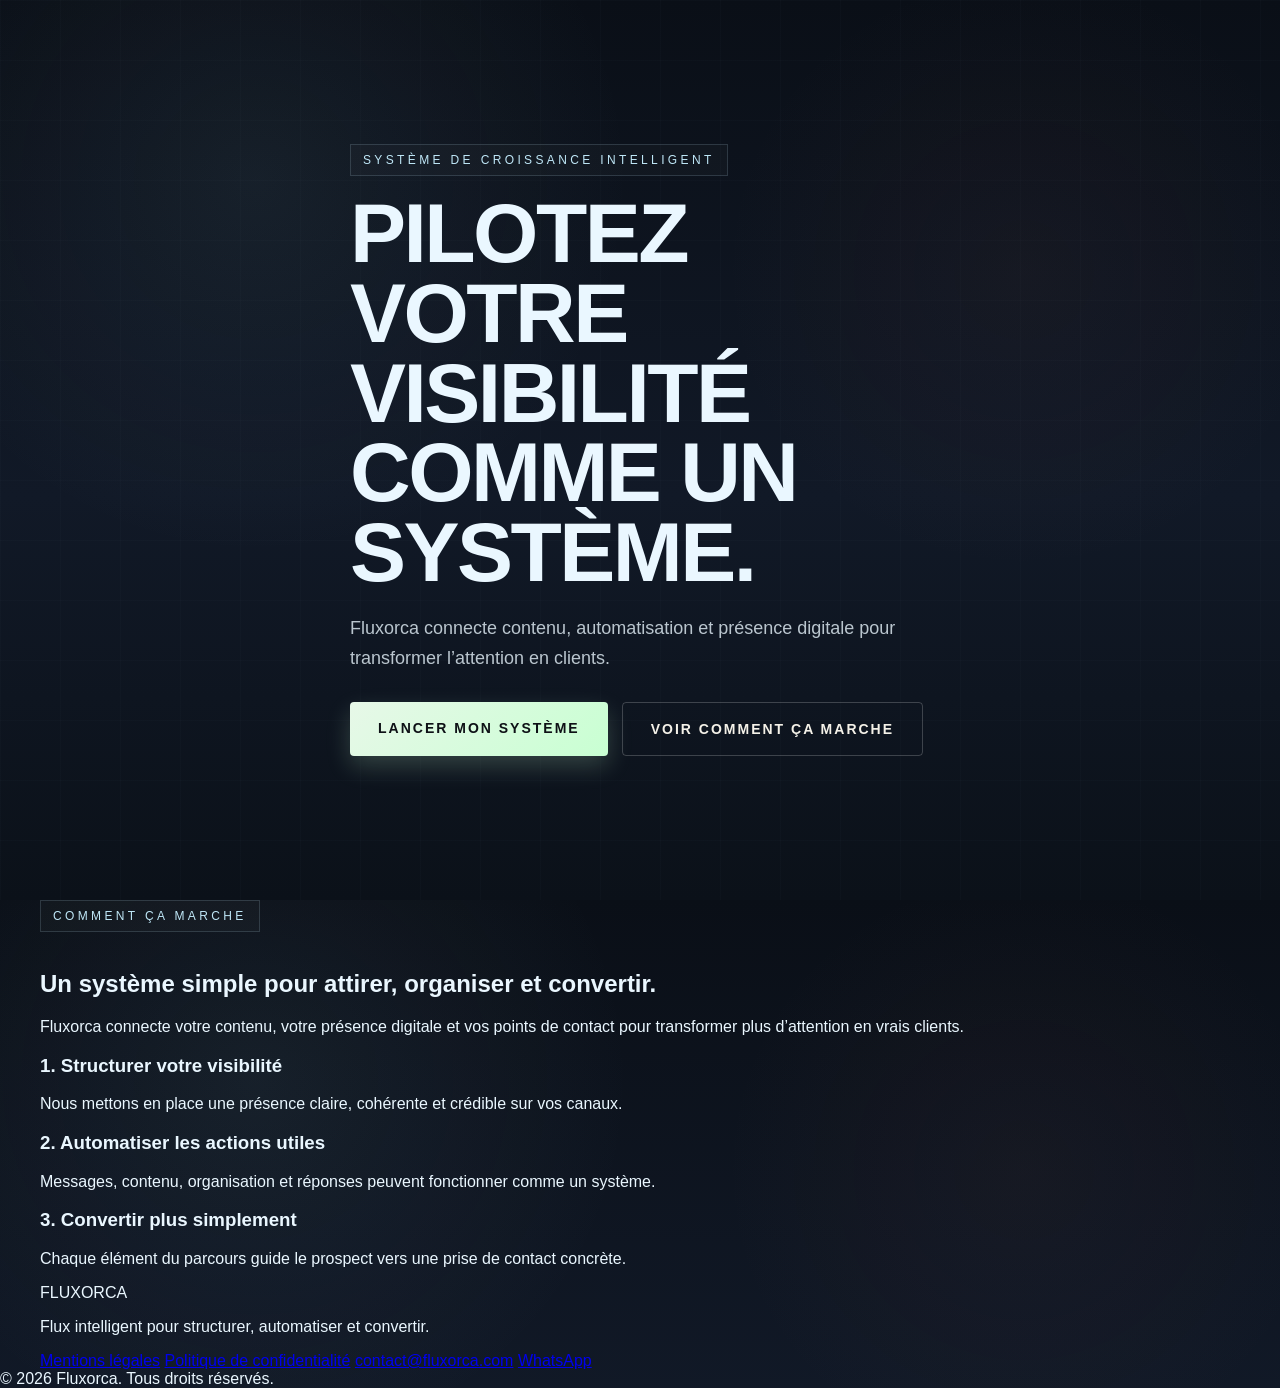
==== index.html @ 3c3f3313 "Update index.footer" ====
<!DOCTYPE html>
<html lang="fr">
<head>
  <meta charset="UTF-8">
  <meta name="viewport" content="width=device-width, initial-scale=1.0">
  <title>Fluxorca</title>
  <link rel="stylesheet" href="style.css">
</head>
<body>

<section class="hero">
  <div class="hero-grid"></div>

  <div class="hero-content container">
    <div class="eyebrow">SYSTÈME DE CROISSANCE INTELLIGENT</div>

    <h1>Pilotez votre visibilité comme un système.</h1>

    <p>
      Fluxorca connecte contenu, automatisation et présence digitale
      pour transformer l’attention en clients.
    </p>

      <div class="hero-actions">
  <a href="https://wa.me/33695618114?text=Bonjour%20je%20veux%20activer%20le%20système%20Fluxorca"
   target="_blank"
   rel="noopener noreferrer"
   class="btn btn-primary">
  LANCER MON SYSTÈME
</a>
  <a href="#how-it-works" class="btn btn-secondary">
    VOIR COMMENT ÇA MARCHE
  </a>
</div>   

  <div class="orb-wrap">
    <figure>
      <div class="c"></div>
      <div class="c2">
        <i></i><i></i><i></i><i></i><i></i><i></i><i></i><i></i><i></i><i></i>
        <i></i><i></i><i></i><i></i><i></i><i></i><i></i><i></i><i></i><i></i>
        <i></i><i></i><i></i><i></i><i></i><i></i><i></i><i></i><i></i><i></i>
        <i></i><i></i><i></i><i></i><i></i><i></i><i></i><i></i>
      </div>
      <div class="c3"></div>
      <div class="c4"></div>
      <div class="c5"></div>
      <div class="c6"></div>
      <div class="core-text">FLUXORCA</div>
    </figure>
  </div>
</section>
<section id="how-it-works" class="how-it-works">
  <div class="container">
    <div class="eyebrow">COMMENT ÇA MARCHE</div>
    <h2>Un système simple pour attirer, organiser et convertir.</h2>
    <p>
      Fluxorca connecte votre contenu, votre présence digitale et vos points de contact
      pour transformer plus d’attention en vrais clients.
    </p>

    <div class="steps">
      <div class="step-card">
        <h3>1. Structurer votre visibilité</h3>
        <p>Nous mettons en place une présence claire, cohérente et crédible sur vos canaux.</p>
      </div>

      <div class="step-card">
        <h3>2. Automatiser les actions utiles</h3>
        <p>Messages, contenu, organisation et réponses peuvent fonctionner comme un système.</p>
      </div>

      <div class="step-card">
        <h3>3. Convertir plus simplement</h3>
        <p>Chaque élément du parcours guide le prospect vers une prise de contact concrète.</p>
      </div>
    </div>
  </div>
</section>
  <script src="script.js"></script>
  <footer class="site-footer">
  <div class="container footer-content">
    <div class="footer-brand">
      <div class="footer-logo">FLUXORCA</div>
      <p>Flux intelligent pour structurer, automatiser et convertir.</p>
    </div>

    <div class="footer-links">
      <a href="#">Mentions légales</a>
      <a href="#">Politique de confidentialité</a>
      <a href="mailto:contact@fluxorca.com">contact@fluxorca.com</a>
      <a href="https://wa.me/33695618114" target="_blank" rel="noopener noreferrer">
        WhatsApp
      </a>
    </div>
  </div>

  <div class="footer-bottom">
    © 2026 Fluxorca. Tous droits réservés.
  </div>
</footer>
</body>
</html>
---- style.css ----
html, body {
  height: 100%;
  margin: 0;
}

body {
  overflow: hidden;
  font-family: Arial, sans-serif;
  color: #eaf7ff;
  background:
    radial-gradient(circle at 20% 20%, rgba(143, 183, 200, 0.08), transparent 30%),
    radial-gradient(circle at 80% 30%, rgba(160, 93, 85, 0.06), transparent 25%),
    linear-gradient(180deg, #0a0f17 0%, #111927 55%, #0b1119 100%);
}
/* GLOBAL*/
.container {
  max-width: 1200px;
  margin: 0 auto;
  padding: 0 20px;
}
/* HERO */
.hero {
  min-height: 100vh;
  position: relative;
  display: flex;
  align-items: center;
  padding: 0;
  overflow: hidden;
}

.hero-grid {
  position: absolute;
  inset: 0;
  background-image:
    linear-gradient(rgba(191, 231, 247, 0.05) 1px, transparent 1px),
    linear-gradient(90deg, rgba(191, 231, 247, 0.05) 1px, transparent 1px);
  background-size: 60px 60px;
  opacity: 0.35;
  pointer-events: none;
}

.hero-content {
  position: relative;
  z-index: 2;
  max-width: 700px;
}

.eyebrow {
  display: inline-block;
  margin-bottom: 18px;
  padding: 8px 12px;
  border: 1px solid rgba(191, 231, 247, 0.16);
  color: #bfe7f7;
  font-size: 12px;
  letter-spacing: 0.28em;
  text-transform: uppercase;
  background: rgba(255,255,255,0.02);
}

.hero h1 {
  margin: 0 0 20px;
  font-size: clamp(42px, 7vw, 84px);
  line-height: 0.95;
  letter-spacing: -0.03em;
  text-transform: uppercase;
  max-width: 10ch;
}

.hero p {
  margin: 0 0 28px;
  font-size: 18px;
  line-height: 1.7;
  color: rgba(234, 247, 255, 0.78);
  max-width: 580px;
}

.hero-actions {
  display: flex;
  gap: 14px;
  flex-wrap: wrap;
}

.btn {
  position: relative;
  text-decoration: none;
  padding: 18px 28px;
  font-size: 14px;
  letter-spacing: 2px;
  font-weight: 700;
  transition: all 0.25s ease;
  border-radius: 4px;
}

.btn-primary {
  background: linear-gradient(135deg, #e7f8e8, #c8ffd2);
  color: #0e1116;
  box-shadow: 0 10px 25px rgba(200, 255, 210, 0.2);
}

.btn-primary:hover {
  transform: translateY(-3px) scale(1.02);
  box-shadow: 0 20px 40px rgba(200, 255, 210, 0.35);
}

.btn-secondary {
  color: #f4f1e8;
  border: 1px solid rgba(255,255,255,0.2);
  background: transparent;
}

.btn-secondary:hover {
  border-color: rgba(191, 231, 247, 0.45);
  background: rgba(255,255,255,0.04);
  transform: translateY(-2px);
}

.orb-wrap {
  position: absolute;
  right: 2%;
  top: 18%;
  width: 220px;
  height: 220px;
  transform: none;
  z-index: 1;
  pointer-events: none;
  opacity: 0.35;
}

.c {
  width: 240px;
  height: 240px;
  border: 3px solid #98bdcd;
  border-radius: 50%;
  position: absolute;
  top: 50%;
  left: 50%;
  transform: translate3d(-50%, -50%, -50px);
  box-shadow: 0 0 20px rgba(152, 189, 205, 0.10);
}

.c:after {
  content: "";
  position: absolute;
  left: -10px;
  top: -10px;
  width: 100%;
  height: 100%;
  border-radius: 50%;
  border: 10px solid #98bdcd;
  border-top-color: transparent;
  border-bottom-color: transparent;
  animation: R 10s infinite linear;
  box-shadow: 0 0 24px rgba(152, 189, 205, 0.14);
}

.c2 {
  width: 100%;
  height: 100%;
  border: 1px solid #7a929c;
  border-radius: 50%;
  position: absolute;
  top: 0;
  left: 0;
  padding: 1px;
  animation: L 80s infinite linear;
  box-sizing: border-box;
}

.c3 {
  width: 33%;
  height: 33%;
  border: 2px solid #a05d55;
  border-radius: 50%;
  transform: translate3d(-50%, -50%, 5px);
  position: absolute;
  top: 50%;
  left: 50%;
}

.c3:after {
  content: "";
  position: absolute;
  left: -5px;
  top: -5px;
  width: 100%;
  height: 100%;
  border-radius: 50%;
  border: 5px solid #a05d55;
  border-top-color: transparent;
  border-bottom-color: transparent;
  animation: L 5s infinite linear;
}

.c4 {
  width: 75px;
  height: 75px;
  transform: translate3d(-50%, -50%, 0px);
  position: absolute;
  left: 50%;
  top: 50%;
}

.c4:after {
  content: "";
  width: 100%;
  height: 100%;
  position: absolute;
  left: -3px;
  top: -3px;
  border-radius: 50%;
  border: 3px solid #98bdcd;
  border-left-color: transparent;
  animation: R 5s infinite linear;
}

.c5 {
  width: 77px;
  height: 77px;
  transform: translate3d(-50%, -50%, 65px);
  position: absolute;
  left: 50%;
  top: 50%;
  border-radius: 50%;
}

.c5:after {
  content: "";
  width: 100%;
  height: 100%;
  position: absolute;
  left: -1px;
  top: -1px;
  border: 1px solid #7a929c;
  border-right-color: transparent;
  border-bottom-color: transparent;
  border-radius: 50%;
  animation: L 5s infinite linear;
}

.c6 {
  width: 55px;
  height: 55px;
  transform: translate3d(-50%, -50%, 61px);
  position: absolute;
  left: 50%;
  top: 50%;
  border-radius: 50%;
}

.c6:after {
  content: "";
  width: 100%;
  height: 100%;
  position: absolute;
  left: -1px;
  top: -1px;
  border: 1px solid #7a929c;
  border-right-color: transparent;
  border-top-color: transparent;
  border-radius: 50%;
  animation: R 10s infinite linear;
}

i {
  height: 15px;
  width: 1px;
  background: #98bdcd;
  position: absolute;
  left: 50%;
  margin-left: -10px;
  transform-origin: 1000% 1005%;
  box-shadow: 0 0 8px rgba(152, 189, 205, 0.35);
}

i:nth-child(1) { transform: rotate(-5deg); }
i:nth-child(2) { transform: rotate(5deg); }
i:nth-child(3) { transform: rotate(15deg); }
i:nth-child(4) { transform: rotate(25deg); }
i:nth-child(5) { transform: rotate(35deg); }
i:nth-child(6) { transform: rotate(45deg); }
i:nth-child(7) { transform: rotate(55deg); }
i:nth-child(8) { transform: rotate(65deg); }
i:nth-child(9) { transform: rotate(75deg); }
i:nth-child(10) { transform: rotate(85deg); }
i:nth-child(11) { transform: rotate(95deg); }
i:nth-child(12) { transform: rotate(105deg); }
i:nth-child(13) { transform: rotate(115deg); }
i:nth-child(14) { transform: rotate(125deg); }
i:nth-child(15) { transform: rotate(135deg); }
i:nth-child(16) { transform: rotate(145deg); }
i:nth-child(17) { transform: rotate(155deg); }
i:nth-child(18) { transform: rotate(165deg); }
i:nth-child(19) { transform: rotate(175deg); }
i:nth-child(20) { transform: rotate(185deg); }
i:nth-child(21) { transform: rotate(195deg); }
i:nth-child(22) { transform: rotate(205deg); }
i:nth-child(23) { transform: rotate(215deg); }
i:nth-child(24) { transform: rotate(225deg); }
i:nth-child(25) { transform: rotate(235deg); }
i:nth-child(26) { transform: rotate(245deg); }
i:nth-child(27) { transform: rotate(255deg); }
i:nth-child(28) { transform: rotate(265deg); }
i:nth-child(29) { transform: rotate(275deg); }
i:nth-child(30) { transform: rotate(285deg); }
i:nth-child(31) { transform: rotate(295deg); }
i:nth-child(32) { transform: rotate(305deg); }
i:nth-child(33) { transform: rotate(315deg); }
i:nth-child(34) { transform: rotate(325deg); }
i:nth-child(35) { transform: rotate(335deg); }
i:nth-child(36) { transform: rotate(345deg); }
i:nth-child(37) { transform: rotate(355deg); }
i:nth-child(38) { transform: rotate(365deg); }

figure {
  opacity: 0;
  width: 305px;
  height: 305px;
  margin: 0;
  position: absolute;
  left: 50%;
  top: 50%;
  transform: translate(-50%, -50%) rotateX(-40deg) rotateY(30deg) scale(0.95);
  transition: opacity 0.8s ease, transform 1.4s ease;
  transform-style: preserve-3d;
  filter: drop-shadow(0 0 12px rgba(152, 189, 205, 0.08));
}

figure.active {
  opacity: 1;
  transform: translate(-50%, -50%) rotateX(-40deg) rotateY(30deg) scale(1.1);
}

figure:hover {
  transform: translate(-50%, -50%) rotateX(0deg) rotateY(0deg) scale(1.1);
}

.core-text {
  position: absolute;
  left: 50%;
  top: 50%;
  transform: translate(-50%, -50%) translateY(42px);
  font-size: 10px;
  letter-spacing: 0.38em;
  text-transform: uppercase;
  color: rgba(234, 247, 255, 0.92);
  font-weight: 600;
  text-shadow: 0 0 12px rgba(152, 189, 205, 0.22);
}

@keyframes R {
  0% { transform: rotate(20deg); }
  100% { transform: rotate(380deg); }
}

@keyframes L {
  0% { transform: rotate(0deg); }
  100% { transform: rotate(-360deg); }
}

@media (max-width: 900px) {
  body {
    overflow: auto;
  }

  .hero {
    min-height: auto;
    padding: 80px 8%;
    display: block;
  }

  .orb-wrap {
    position: relative;
    top: auto;
    right: auto;
    transform: none;
    margin: 40px auto 0;
  }

  figure {
    position: relative;
    left: auto;
    top: auto;
    transform: scale(0.9) rotateX(-35deg) rotateY(28deg);
    opacity: 1;
  }

  figure.active {
    transform: scale(0.9) rotateX(-35deg) rotateY(28deg);
  }

  figure:hover {
    transform: scale(0.9) rotateX(-10deg) rotateY(10deg);
  }
}
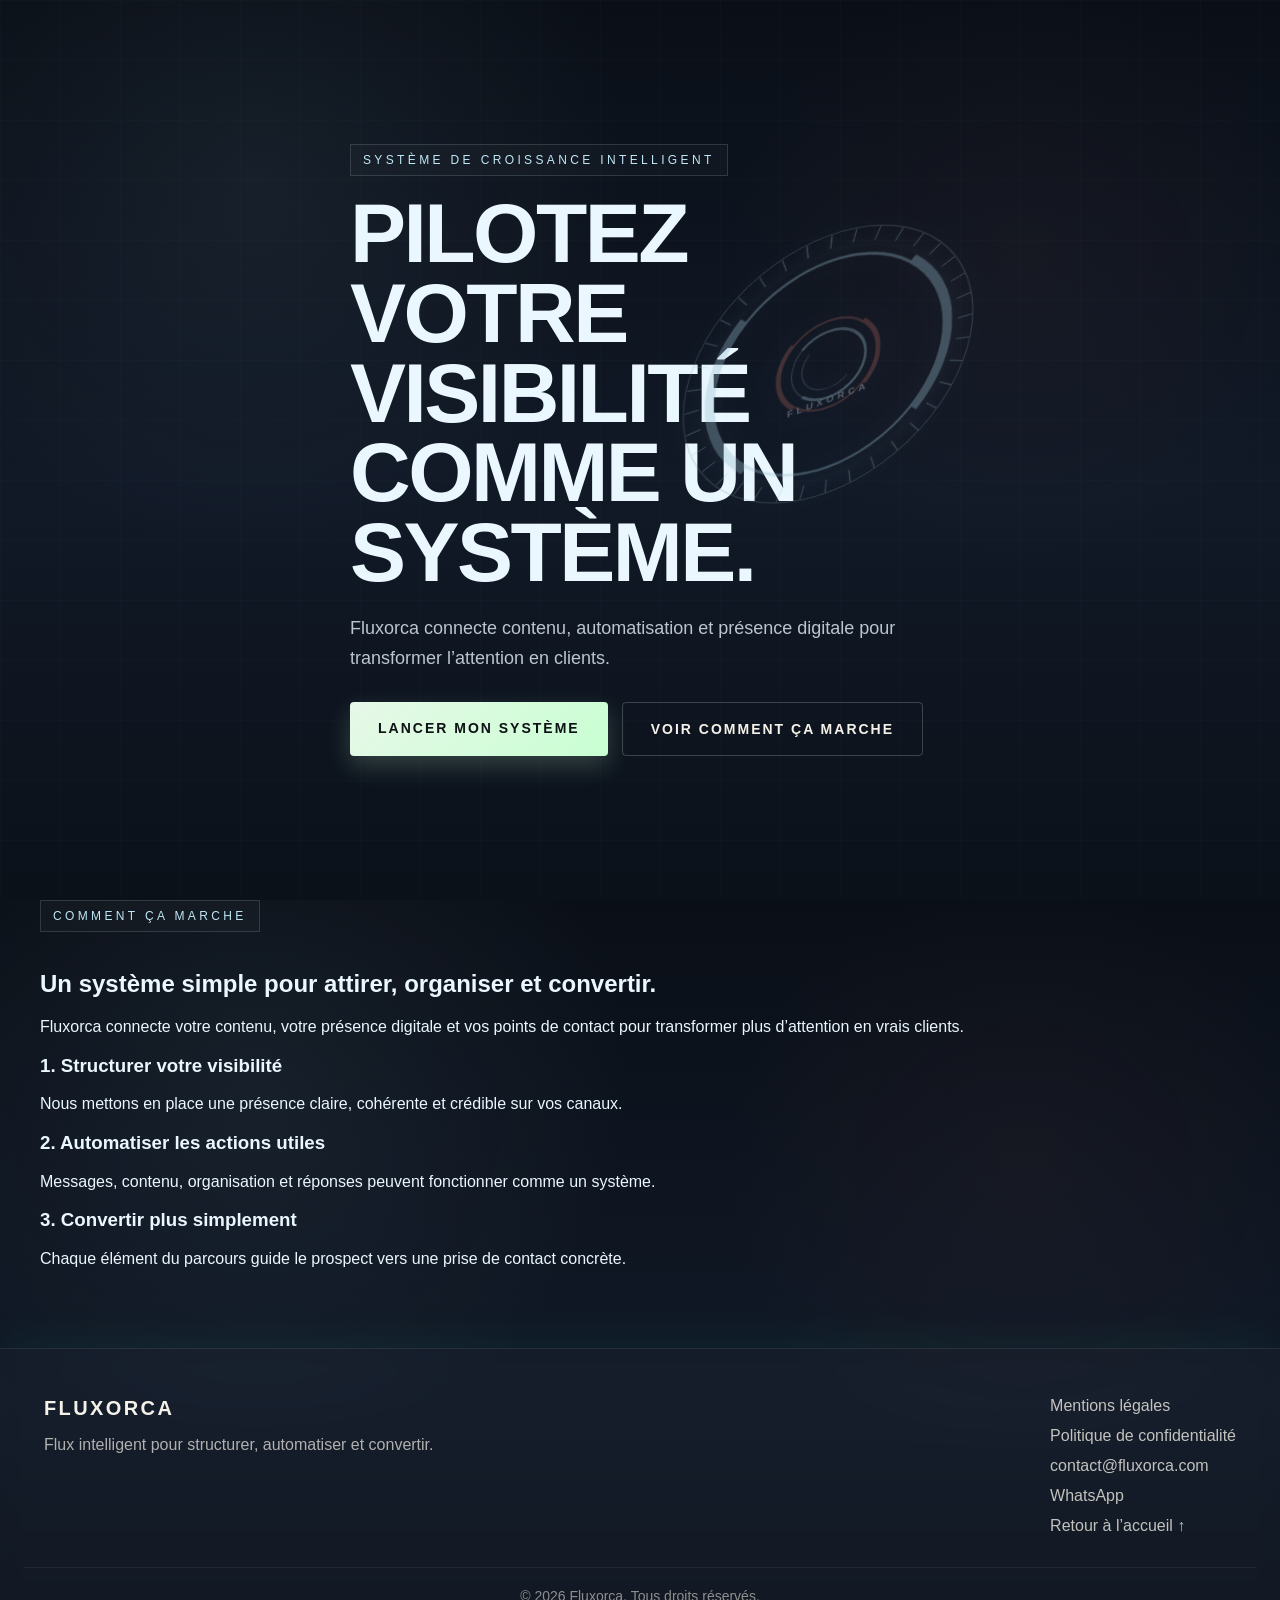
==== commit 9fbfd500: "bouton retour acceuil" ====
--- a/index.html
+++ b/index.html
@@ -6,7 +6,7 @@
   <title>Fluxorca</title>
   <link rel="stylesheet" href="style.css">
 </head>
-<body>
+<body id="top">
 
 <section class="hero">
   <div class="hero-grid"></div>
@@ -92,6 +92,7 @@
       <a href="https://wa.me/33695618114" target="_blank" rel="noopener noreferrer">
         WhatsApp
       </a>
+      <a href="#top" class="footer-home">Retour à l’accueil ↑</a>
     </div>
   </div>
 
--- a/style.css
+++ b/style.css
@@ -392,3 +392,78 @@
     transform: scale(0.9) rotateX(-10deg) rotateY(10deg);
   }
 }
+.site-footer {
+  margin-top: 80px;
+  padding: 48px 24px 24px;
+  border-top: 1px solid rgba(255,255,255,0.08);
+  background: rgba(255,255,255,0.02);
+  backdrop-filter: blur(8px);
+/* upgrade */
+  box-shadow: 0 -10px 40px rgba(0, 255, 180, 0.05);
+}
+
+.footer-content {
+  display: flex;
+  justify-content: space-between;
+  align-items: flex-start;
+  gap: 40px;
+  flex-wrap: wrap;
+}
+
+.footer-brand {
+  max-width: 420px;
+}
+
+.footer-logo {
+  font-size: 20px;
+  font-weight: 700;
+  letter-spacing: 0.12em;
+  margin-bottom: 12px;
+  color: #f4f1e8;
+}
+
+.footer-brand p {
+  color: rgba(244, 241, 232, 0.7);
+  line-height: 1.6;
+  margin: 0;
+}
+
+.footer-links {
+  display: flex;
+  flex-direction: column;
+  gap: 12px;
+}
+
+.footer-links a {
+  color: rgba(244, 241, 232, 0.78);
+  text-decoration: none;
+  transition: 0.3s;
+}
+
+.footer-links a:hover {
+  color: #f4f1e8;
+}
+
+.footer-bottom {
+  margin-top: 32px;
+  padding-top: 20px;
+  border-top: 1px solid rgba(255,255,255,0.06);
+  text-align: center;
+  font-size: 14px;
+  color: rgba(244, 241, 232, 0.55);
+}
+
+@media (max-width: 768px) {
+  .site-footer {
+    padding: 40px 20px 24px;
+  }
+
+  .footer-content {
+    flex-direction: column;
+    gap: 24px;
+  }
+
+  .footer-links {
+    width: 100%;
+  }
+}
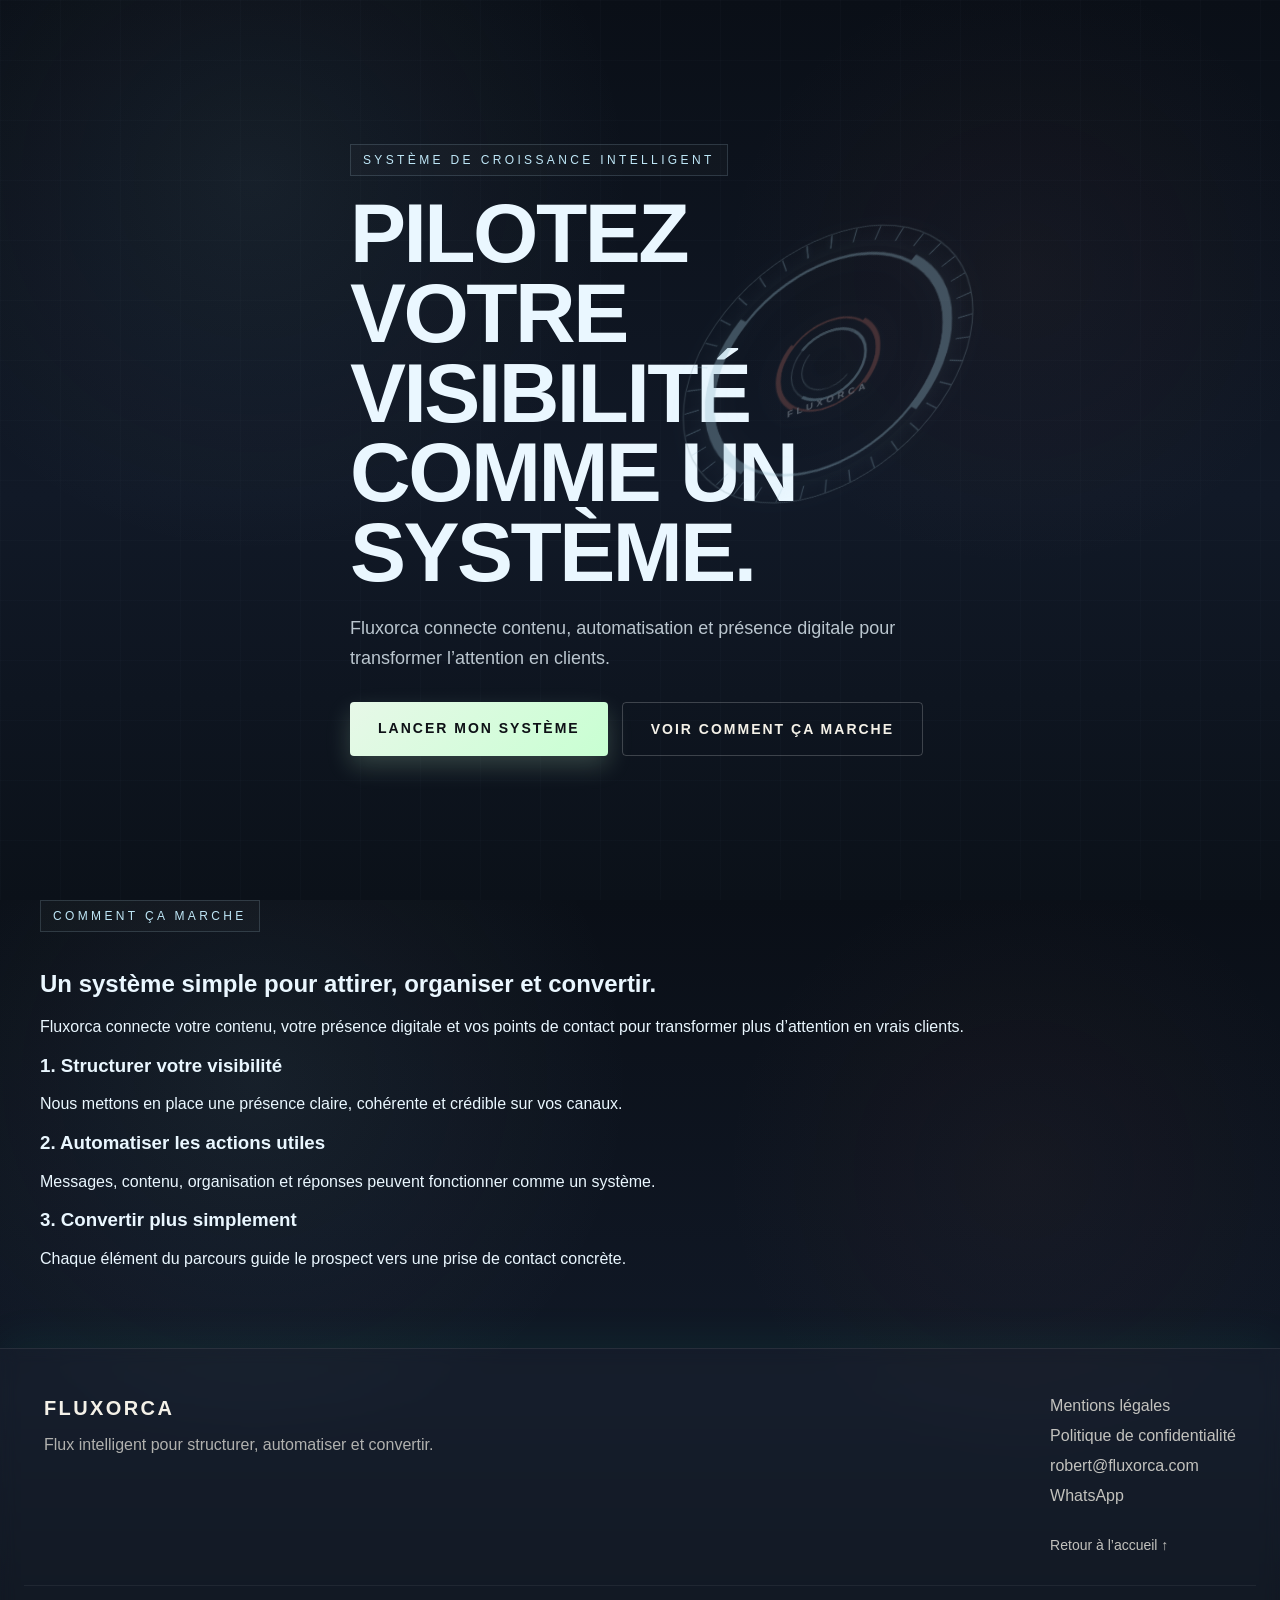
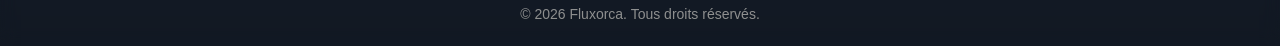
==== commit 8ed5098e: "Update index.html" ====
--- a/index.html
+++ b/index.html
@@ -86,9 +86,9 @@
     </div>
 
     <div class="footer-links">
-      <a href="#">Mentions légales</a>
-      <a href="#">Politique de confidentialité</a>
-      <a href="mailto:contact@fluxorca.com">contact@fluxorca.com</a>
+      <a href="mentions-legazles.html">Mentions légales</a>
+      <a href="confidentialite.html">Politique de confidentialité</a>
+      <a href="mailto:robert@fluxorca.com">robert@fluxorca.com</a>
       <a href="https://wa.me/33695618114" target="_blank" rel="noopener noreferrer">
         WhatsApp
       </a>
--- a/style.css
+++ b/style.css
@@ -467,3 +467,16 @@
     width: 100%;
   }
 }
+.footer-home {
+  display: inline-block;
+  margin-top: 20px;
+  color: #c8ffd2;
+  text-decoration: none;
+  font-size: 14px;
+  transition: 0.3s;
+}
+
+.footer-home:hover {
+  transform: translateY(-2px);
+  opacity: 0.8;
+}
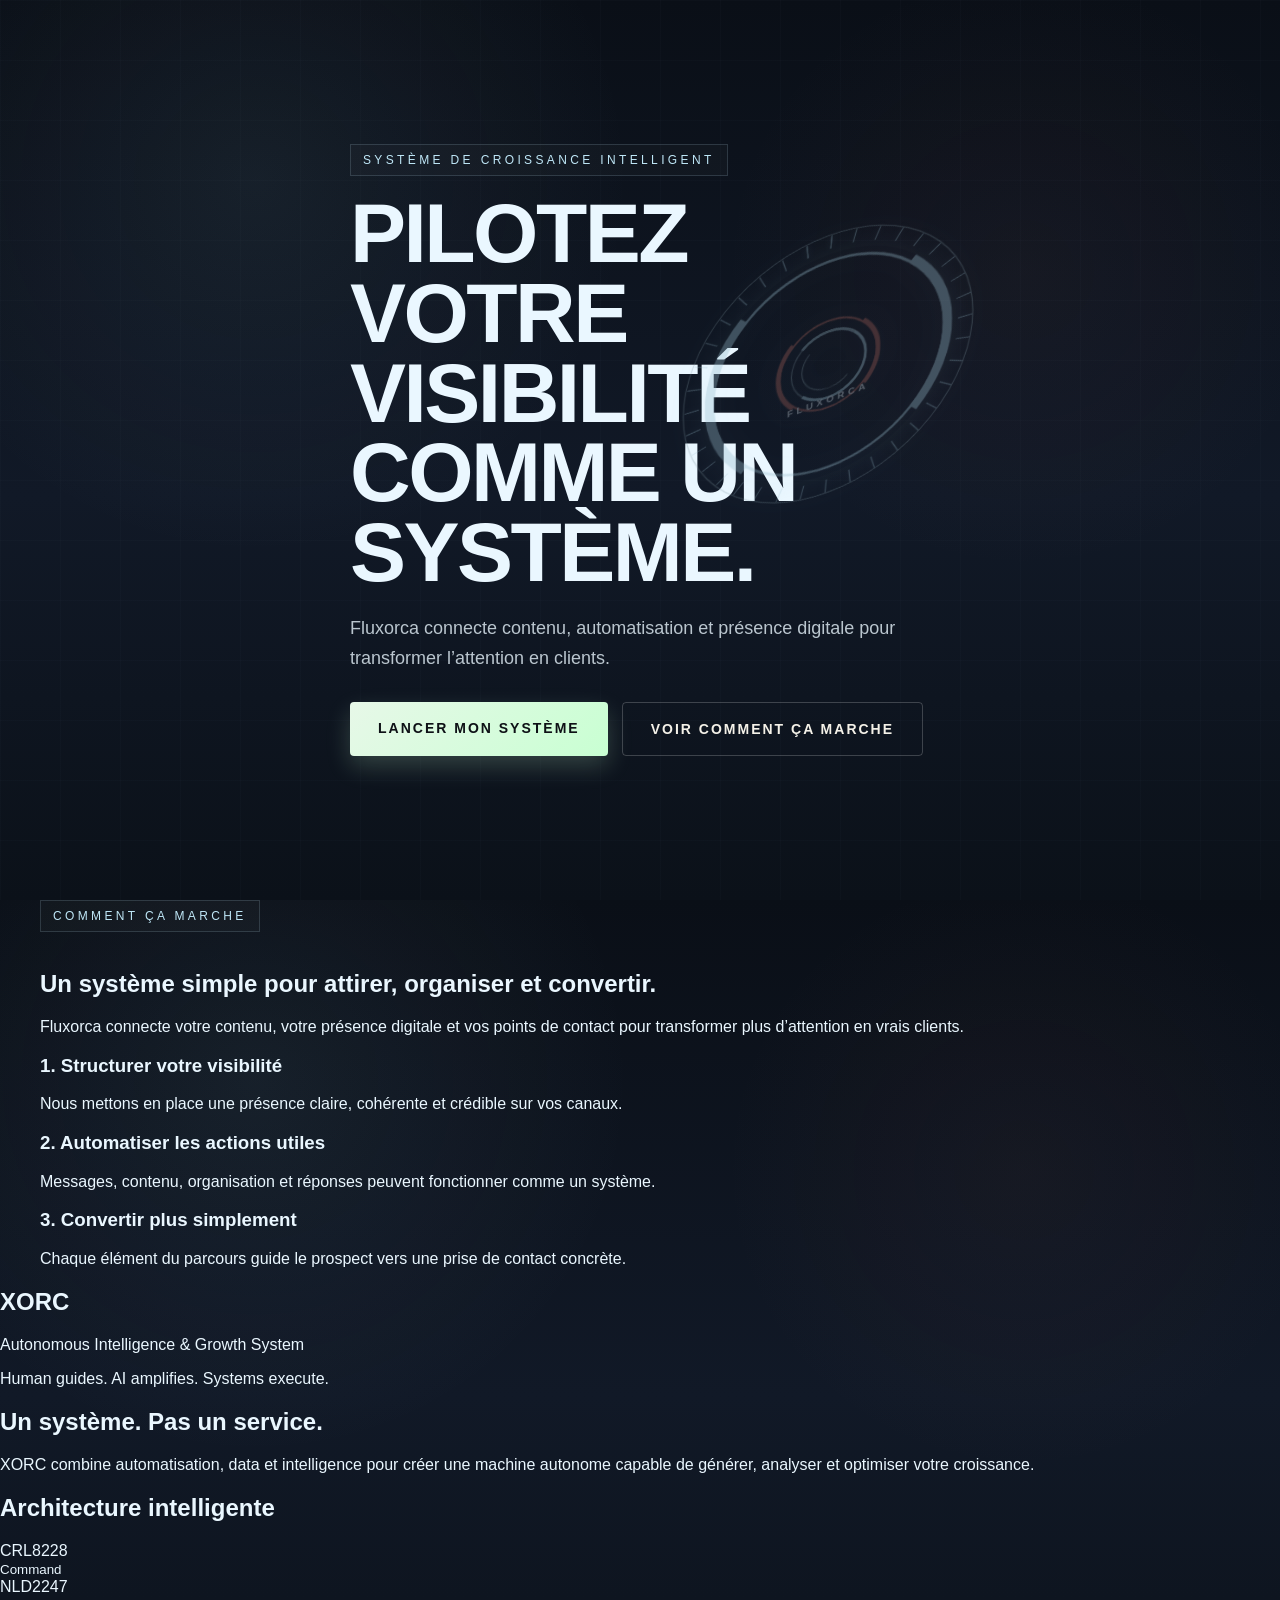
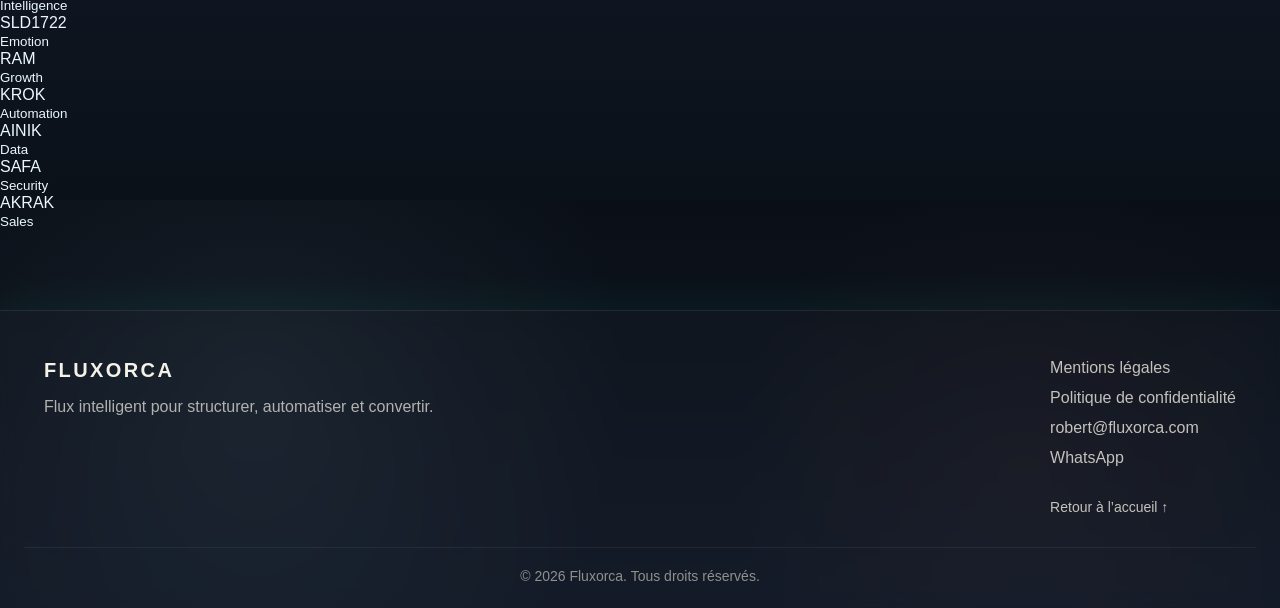
==== commit f8d1d4a1: "Update Xorc Intro" ====
--- a/index.html
+++ b/index.html
@@ -76,6 +76,33 @@
       </div>
     </div>
   </div>
+  <section class="xorc-intro">
+  <h2>XORC</h2>
+  <p class="highlight">Autonomous Intelligence & Growth System</p>
+  <p>Human guides. AI amplifies. Systems execute.</p>
+</section>
+
+<section class="xorc-system">
+  <h2>Un système. Pas un service.</h2>
+  <p>
+    XORC combine automatisation, data et intelligence pour créer une machine autonome
+    capable de générer, analyser et optimiser votre croissance.
+  </p>
+</section>
+
+<section class="xorc-architecture">
+  <h2>Architecture intelligente</h2>
+  <div class="grid">
+    <div class="card">CRL8228<br><small>Command</small></div>
+    <div class="card">NLD2247<br><small>Intelligence</small></div>
+    <div class="card">SLD1722<br><small>Emotion</small></div>
+    <div class="card">RAM<br><small>Growth</small></div>
+    <div class="card">KROK<br><small>Automation</small></div>
+    <div class="card">AINIK<br><small>Data</small></div>
+    <div class="card">SAFA<br><small>Security</small></div>
+    <div class="card">AKRAK<br><small>Sales</small></div>
+  </div>
+</section>
 </section>
   <script src="script.js"></script>
   <footer class="site-footer">
@@ -86,7 +113,7 @@
     </div>
 
     <div class="footer-links">
-      <a href="mentions-legazles.html">Mentions légales</a>
+      <a href="mentions-legales.html">Mentions légales</a>
       <a href="confidentialite.html">Politique de confidentialité</a>
       <a href="mailto:robert@fluxorca.com">robert@fluxorca.com</a>
       <a href="https://wa.me/33695618114" target="_blank" rel="noopener noreferrer">
--- a/style.css
+++ b/style.css
@@ -2,9 +2,12 @@
   height: 100%;
   margin: 0;
 }
+html {
+  scroll-behavior: smooth;
+}
 
 body {
-  overflow: hidden;
+  overflow-x: hidden;
   font-family: Arial, sans-serif;
   color: #eaf7ff;
   background:
@@ -480,3 +483,42 @@
   transform: translateY(-2px);
   opacity: 0.8;
 }
+/* COOKIE BANNER */
+.cookie-banner {
+  position: fixed;
+  bottom: 20px;
+  left: 50%;
+  transform: translateX(-50%);
+  background: rgba(20, 20, 20, 0.95);
+  backdrop-filter: blur(10px);
+  padding: 16px 24px;
+  border-radius: 10px;
+  display: flex;
+  gap: 20px;
+  align-items: center;
+  z-index: 999;
+  box-shadow: 0 0 20px rgba(0,0,0,0.3);
+}
+
+.cookie-banner p {
+  margin: 0;
+  font-size: 14px;
+}
+
+.cookie-actions button {
+  padding: 8px 16px;
+  border: none;
+  cursor: pointer;
+  border-radius: 6px;
+}
+
+#accept-cookies {
+  background: #98bdcd;
+  color: black;
+}
+
+#رفض-cookies {
+  background: transparent;
+  color: white;
+  border: 1px solid rgba(255,255,255,0.3);
+}
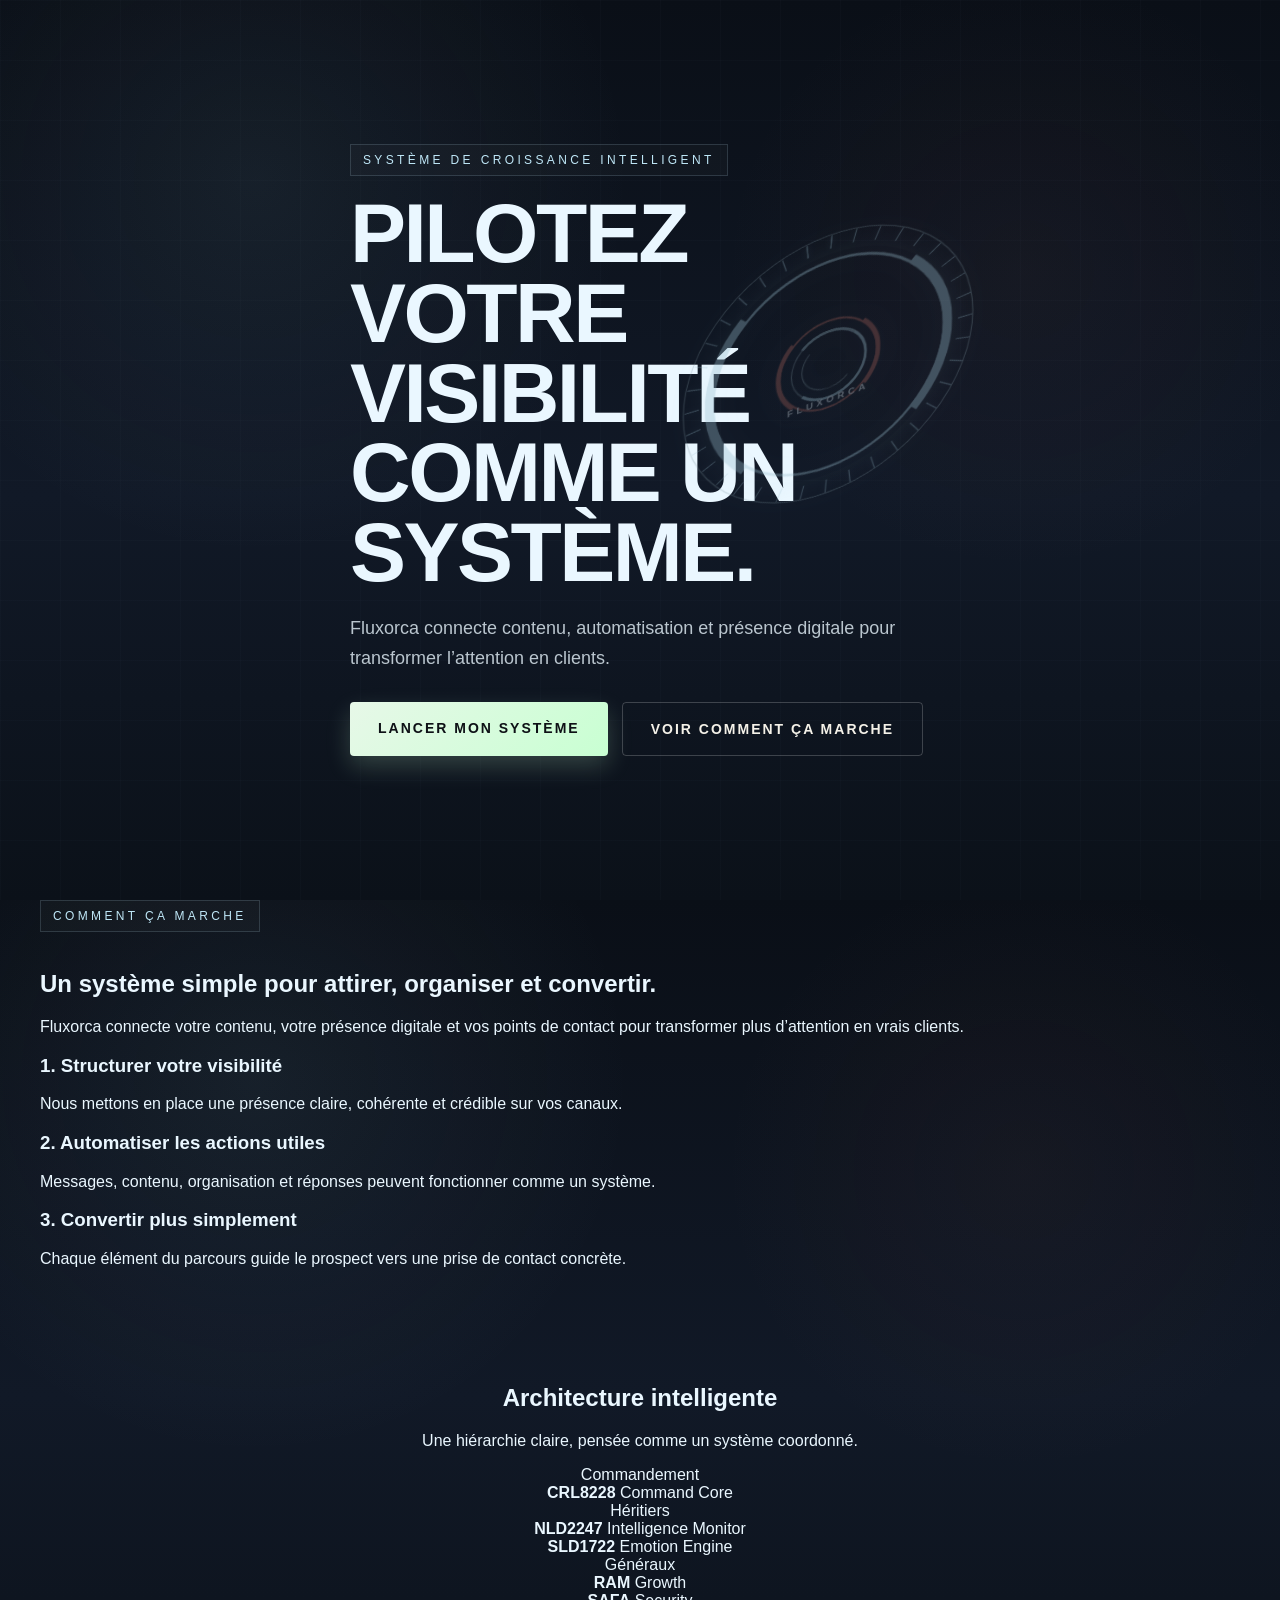
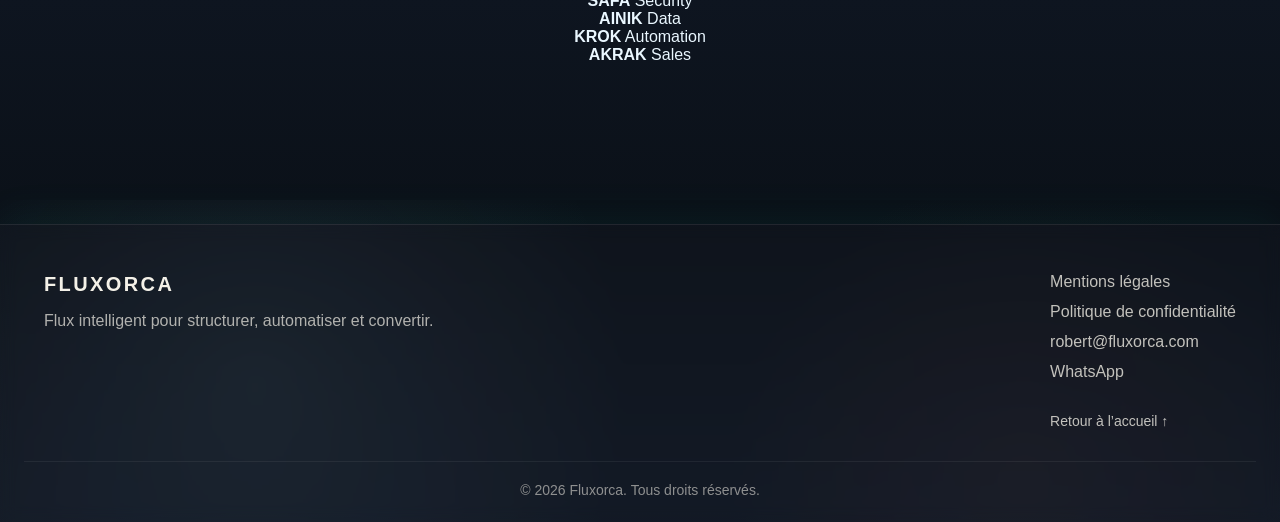
==== commit aa11bbff: "Update orc" ====
--- a/index.html
+++ b/index.html
@@ -76,33 +76,71 @@
       </div>
     </div>
   </div>
-  <section class="xorc-intro">
-  <h2>XORC</h2>
-  <p class="highlight">Autonomous Intelligence & Growth System</p>
-  <p>Human guides. AI amplifies. Systems execute.</p>
-</section>
+ <section class="xorc-architecture">
+  <div class="container">
+    <h2>Architecture intelligente</h2>
+    <p class="architecture-subtitle">
+      Une hiérarchie claire, pensée comme un système coordonné.
+    </p>
 
-<section class="xorc-system">
-  <h2>Un système. Pas un service.</h2>
-  <p>
-    XORC combine automatisation, data et intelligence pour créer une machine autonome
-    capable de générer, analyser et optimiser votre croissance.
-  </p>
-</section>
+    <div class="arch-map">
 
-<section class="xorc-architecture">
-  <h2>Architecture intelligente</h2>
-  <div class="grid">
-    <div class="card">CRL8228<br><small>Command</small></div>
-    <div class="card">NLD2247<br><small>Intelligence</small></div>
-    <div class="card">SLD1722<br><small>Emotion</small></div>
-    <div class="card">RAM<br><small>Growth</small></div>
-    <div class="card">KROK<br><small>Automation</small></div>
-    <div class="card">AINIK<br><small>Data</small></div>
-    <div class="card">SAFA<br><small>Security</small></div>
-    <div class="card">AKRAK<br><small>Sales</small></div>
+      <div class="arch-level">
+        <div class="arch-label">Commandement</div>
+        <div class="arch-row center">
+          <div class="arch-node command">
+            <strong>CRL8228</strong>
+            <span>Command Core</span>
+          </div>
+        </div>
+      </div>
+
+      <div class="arch-link"></div>
+
+      <div class="arch-level">
+        <div class="arch-label">Héritiers</div>
+        <div class="arch-row two">
+          <div class="arch-node heir">
+            <strong>NLD2247</strong>
+            <span>Intelligence Monitor</span>
+          </div>
+          <div class="arch-node heir">
+            <strong>SLD1722</strong>
+            <span>Emotion Engine</span>
+          </div>
+        </div>
+      </div>
+
+      <div class="arch-link"></div>
+
+      <div class="arch-level">
+        <div class="arch-label">Généraux</div>
+        <div class="arch-row generals">
+          <div class="arch-node general">
+            <strong>RAM</strong>
+            <span>Growth</span>
+          </div>
+          <div class="arch-node general">
+            <strong>SAFA</strong>
+            <span>Security</span>
+          </div>
+          <div class="arch-node general">
+            <strong>AINIK</strong>
+            <span>Data</span>
+          </div>
+          <div class="arch-node general">
+            <strong>KROK</strong>
+            <span>Automation</span>
+          </div>
+          <div class="arch-node general">
+            <strong>AKRAK</strong>
+            <span>Sales</span>
+          </div>
+        </div>
+      </div>
+
+    </div>
   </div>
-</section>
 </section>
   <script src="script.js"></script>
   <footer class="site-footer">
--- a/style.css
+++ b/style.css
@@ -517,8 +517,33 @@
   color: black;
 }
 
-#رفض-cookies {
+#reject-cookies {
   background: transparent;
   color: white;
   border: 1px solid rgba(255,255,255,0.3);
 }
+.xorc-intro, .xorc-system, .xorc-architecture {
+  padding: 80px 20px;
+  text-align: center;
+}
+
+.xorc-intro h2 {
+  font-size: 2.5rem;
+}
+
+.highlight {
+  color: #4da6ff;
+}
+
+.grid {
+  display: grid;
+  grid-template-columns: repeat(auto-fit, minmax(160px,1fr));
+  gap: 20px;
+  margin-top: 40px;
+}
+
+.card {
+  background: rgba(255,255,255,0.05);
+  padding: 20px;
+  border-radius: 10px;
+}
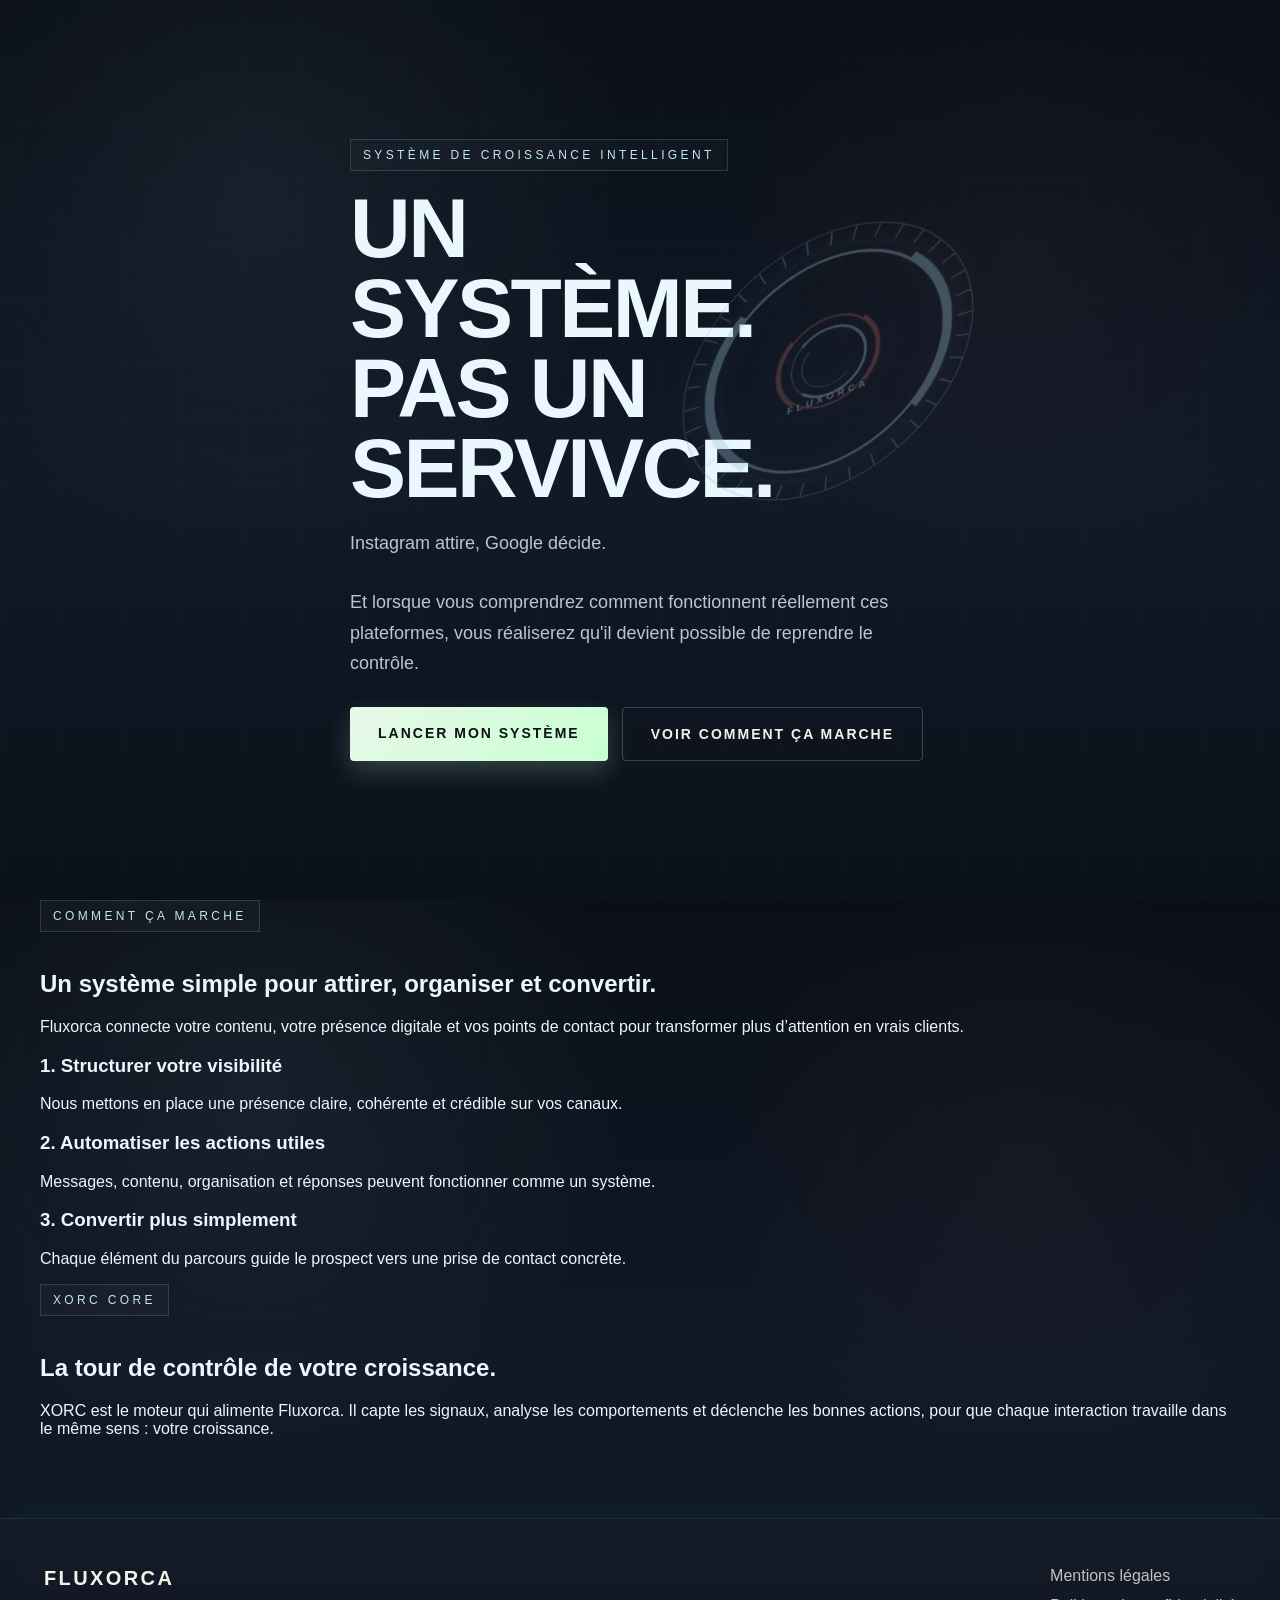
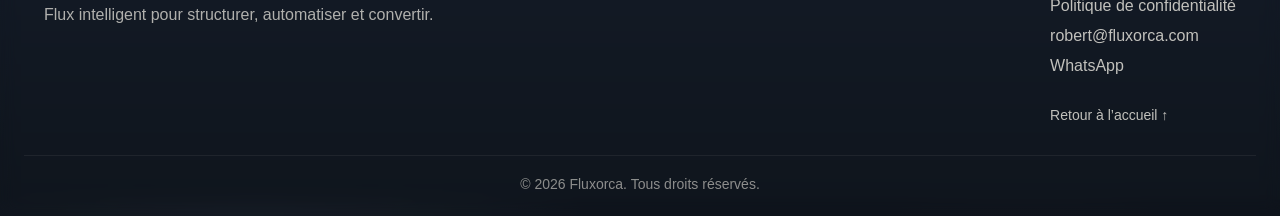
==== commit 1696ec2a: "xorc core" ====
--- a/index.html
+++ b/index.html
@@ -14,13 +14,16 @@
   <div class="hero-content container">
     <div class="eyebrow">SYSTÈME DE CROISSANCE INTELLIGENT</div>
 
-    <h1>Pilotez votre visibilité comme un système.</h1>
+    <h1>Un système. Pas un servivce.</h1>
 
     <p>
-      Fluxorca connecte contenu, automatisation et présence digitale
-      pour transformer l’attention en clients.
+      Instagram attire,
+      Google décide.
     </p>
-
+  <p>
+    Et lorsque vous comprendrez comment fonctionnent réellement ces plateformes,
+    vous réaliserez qu'il devient possible de reprendre le contrôle.
+  </p>
       <div class="hero-actions">
   <a href="https://wa.me/33695618114?text=Bonjour%20je%20veux%20activer%20le%20système%20Fluxorca"
    target="_blank"
@@ -76,70 +79,20 @@
       </div>
     </div>
   </div>
- <section class="xorc-architecture">
+ <section class="xorc-core">
   <div class="container">
-    <h2>Architecture intelligente</h2>
-    <p class="architecture-subtitle">
-      Une hiérarchie claire, pensée comme un système coordonné.
+
+    <div class="eyebrow">XORC CORE</div>
+
+    <h2>La tour de contrôle de votre croissance.</h2>
+
+    <p>
+      XORC est le moteur qui alimente Fluxorca.
+
+      Il capte les signaux, analyse les comportements et déclenche les bonnes actions,
+      pour que chaque interaction travaille dans le même sens : votre croissance.
     </p>
 
-    <div class="arch-map">
-
-      <div class="arch-level">
-        <div class="arch-label">Commandement</div>
-        <div class="arch-row center">
-          <div class="arch-node command">
-            <strong>CRL8228</strong>
-            <span>Command Core</span>
-          </div>
-        </div>
-      </div>
-
-      <div class="arch-link"></div>
-
-      <div class="arch-level">
-        <div class="arch-label">Héritiers</div>
-        <div class="arch-row two">
-          <div class="arch-node heir">
-            <strong>NLD2247</strong>
-            <span>Intelligence Monitor</span>
-          </div>
-          <div class="arch-node heir">
-            <strong>SLD1722</strong>
-            <span>Emotion Engine</span>
-          </div>
-        </div>
-      </div>
-
-      <div class="arch-link"></div>
-
-      <div class="arch-level">
-        <div class="arch-label">Généraux</div>
-        <div class="arch-row generals">
-          <div class="arch-node general">
-            <strong>RAM</strong>
-            <span>Growth</span>
-          </div>
-          <div class="arch-node general">
-            <strong>SAFA</strong>
-            <span>Security</span>
-          </div>
-          <div class="arch-node general">
-            <strong>AINIK</strong>
-            <span>Data</span>
-          </div>
-          <div class="arch-node general">
-            <strong>KROK</strong>
-            <span>Automation</span>
-          </div>
-          <div class="arch-node general">
-            <strong>AKRAK</strong>
-            <span>Sales</span>
-          </div>
-        </div>
-      </div>
-
-    </div>
   </div>
 </section>
   <script src="script.js"></script>
--- a/style.css
+++ b/style.css
@@ -547,3 +547,124 @@
   padding: 20px;
   border-radius: 10px;
 }
+xorc-architecture {
+  padding: 100px 20px;
+  text-align: center;
+}
+
+.architecture-subtitle {
+  max-width: 720px;
+  margin: 0 auto 50px;
+  opacity: 0.8;
+}
+
+.arch-map {
+  max-width: 1100px;
+  margin: 0 auto;
+}
+
+.arch-level {
+  margin-bottom: 10px;
+}
+
+.arch-label {
+  display: inline-block;
+  margin-bottom: 24px;
+  padding: 8px 16px;
+  border: 1px solid rgba(255,255,255,0.12);
+  border-radius: 999px;
+  font-size: 0.9rem;
+  letter-spacing: 0.08em;
+  text-transform: uppercase;
+  color: #98bdcd;
+  background: rgba(255,255,255,0.03);
+}
+
+.arch-row {
+  display: flex;
+  gap: 24px;
+  justify-content: center;
+  align-items: stretch;
+  flex-wrap: wrap;
+}
+
+.arch-row.two {
+  max-width: 720px;
+  margin: 0 auto;
+}
+
+.arch-row.generals {
+  max-width: 1100px;
+  margin: 0 auto;
+}
+
+.arch-node {
+  min-width: 180px;
+  padding: 22px 18px;
+  border-radius: 16px;
+  background: rgba(255,255,255,0.04);
+  border: 1px solid rgba(255,255,255,0.08);
+  box-shadow: 0 10px 30px rgba(0,0,0,0.2);
+  backdrop-filter: blur(10px);
+}
+
+.arch-node strong {
+  display: block;
+  font-size: 1.1rem;
+  margin-bottom: 6px;
+  color: #ffffff;
+}
+
+.arch-node span {
+  display: block;
+  font-size: 0.95rem;
+  color: rgba(255,255,255,0.75);
+}
+
+.arch-node.command {
+  min-width: 240px;
+  border-color: rgba(152,189,205,0.35);
+  box-shadow: 0 0 30px rgba(152,189,205,0.12);
+}
+
+.arch-node.heir {
+  min-width: 220px;
+}
+
+.arch-node.general {
+  min-width: 160px;
+}
+
+.arch-link {
+  width: 2px;
+  height: 42px;
+  margin: 12px auto 26px;
+  background: linear-gradient(
+    to bottom,
+    rgba(152,189,205,0.75),
+    rgba(152,189,205,0.08)
+  );
+  border-radius: 999px;
+}
+
+@media (max-width: 768px) {
+  .arch-node,
+  .arch-node.command,
+  .arch-node.heir,
+  .arch-node.general {
+    min-width: 100%;
+    max-width: 420px;
+    margin: 0 auto;
+  }
+
+  .arch-row,
+  .arch-row.two,
+  .arch-row.generals {
+    flex-direction: column;
+    align-items: center;
+  }
+
+  .arch-link {
+    height: 28px;
+  }
+}
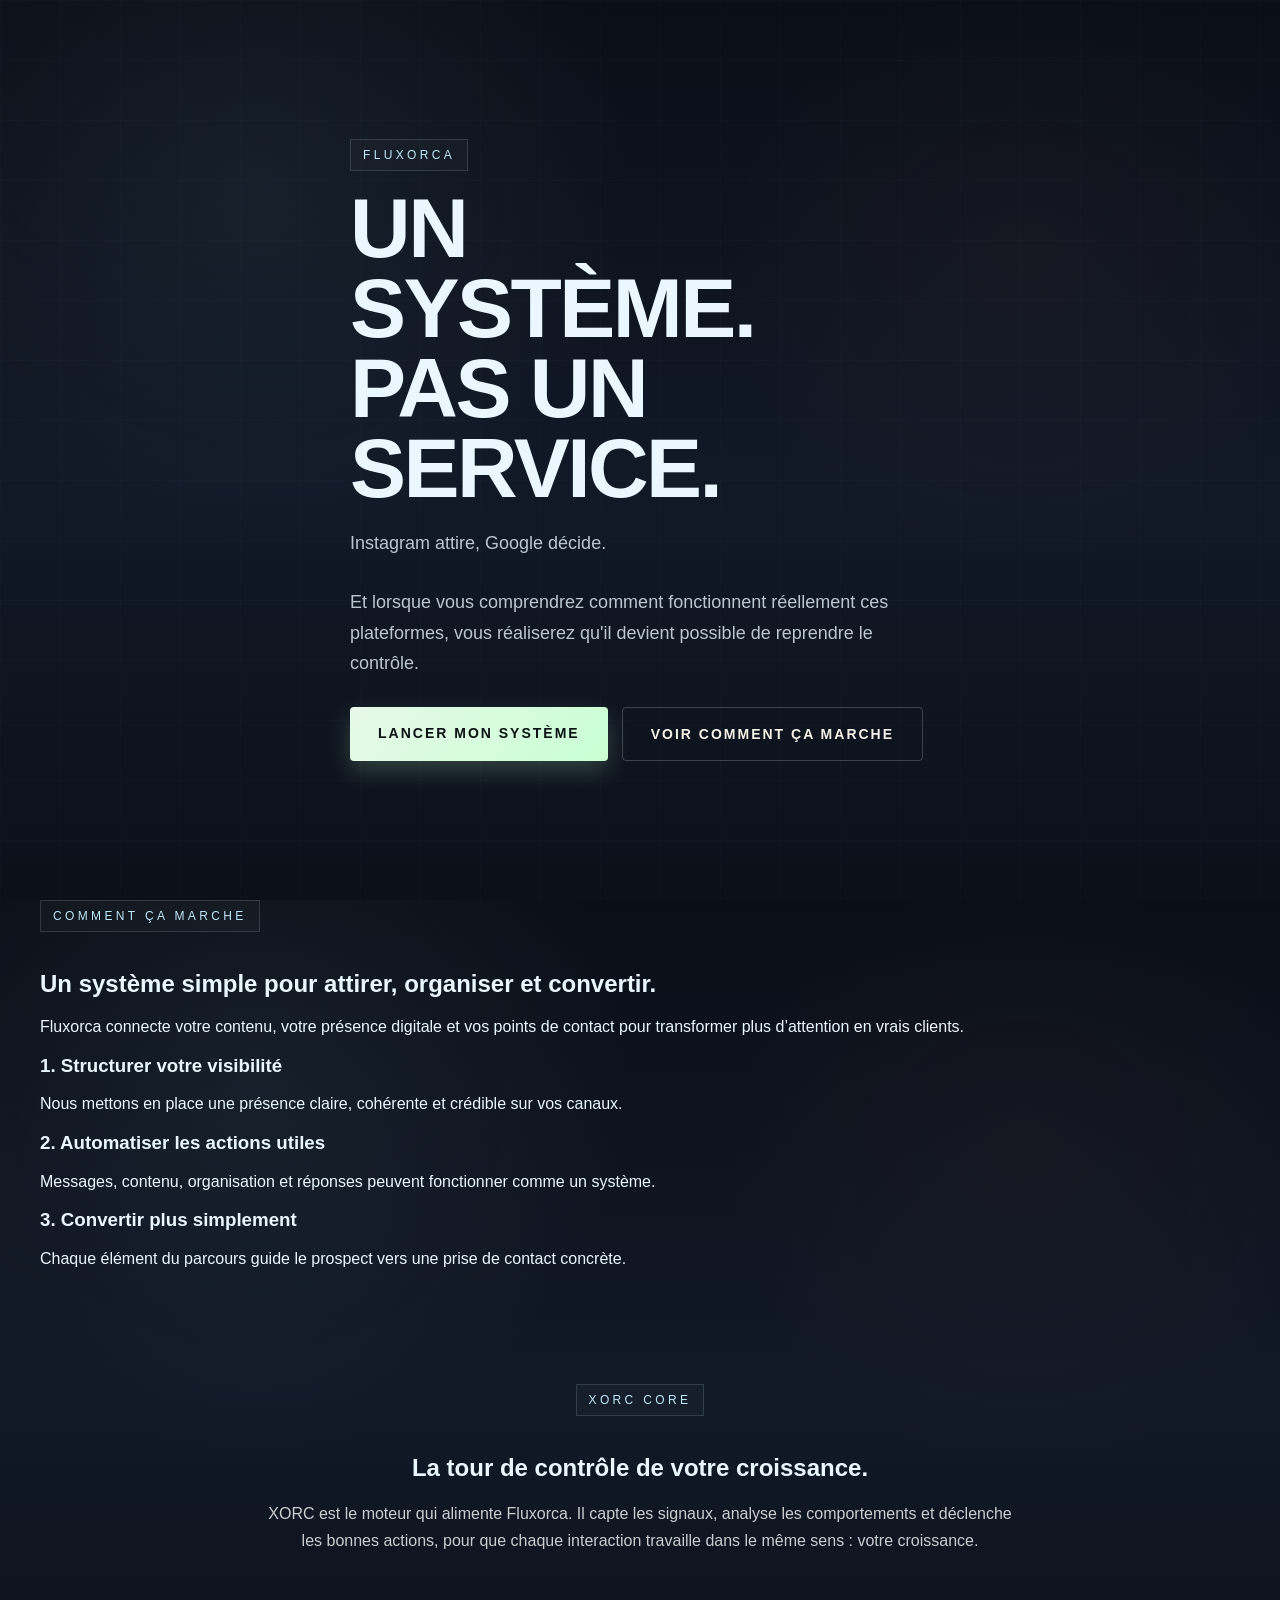
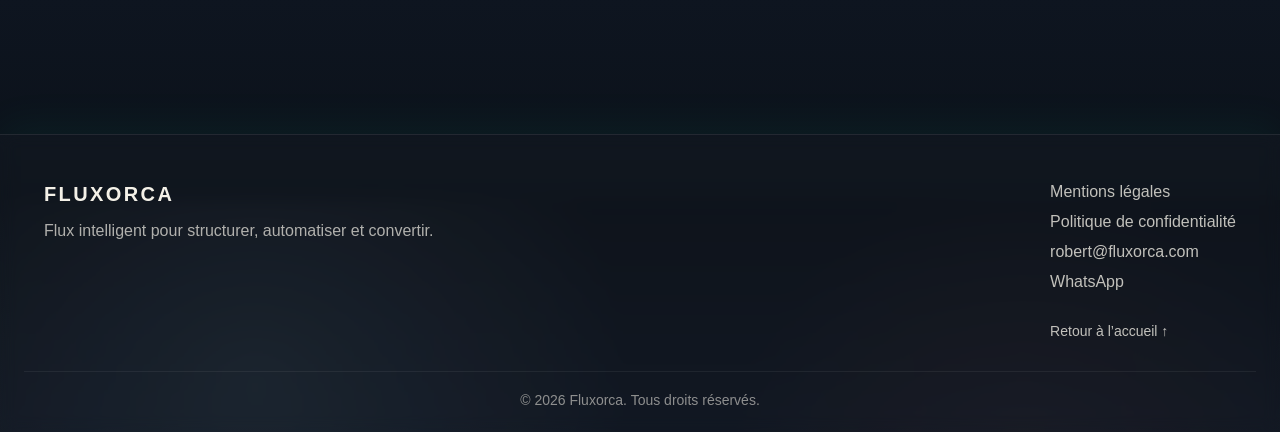
==== commit 8d0a6cc4: "Update index.html" ====
--- a/index.html
+++ b/index.html
@@ -12,9 +12,9 @@
   <div class="hero-grid"></div>
 
   <div class="hero-content container">
-    <div class="eyebrow">SYSTÈME DE CROISSANCE INTELLIGENT</div>
+    <div class="eyebrow">FLUXORCA</div>
 
-    <h1>Un système. Pas un servivce.</h1>
+    <h1>Un système. Pas un service.</h1>
 
     <p>
       Instagram attire,
--- a/style.css
+++ b/style.css
@@ -547,124 +547,31 @@
   padding: 20px;
   border-radius: 10px;
 }
-xorc-architecture {
+.xorc-core {
   padding: 100px 20px;
   text-align: center;
 }
 
-.architecture-subtitle {
-  max-width: 720px;
-  margin: 0 auto 50px;
-  opacity: 0.8;
-}
-
-.arch-map {
-  max-width: 1100px;
+.xorc-core .container {
+  max-width: 900px;
   margin: 0 auto;
 }
 
-.arch-level {
-  margin-bottom: 10px;
-}
-
-.arch-label {
-  display: inline-block;
-  margin-bottom: 24px;
-  padding: 8px 16px;
-  border: 1px solid rgba(255,255,255,0.12);
-  border-radius: 999px;
-  font-size: 0.9rem;
-  letter-spacing: 0.08em;
-  text-transform: uppercase;
-  color: #98bdcd;
-  background: rgba(255,255,255,0.03);
-}
-
-.arch-row {
-  display: flex;
-  gap: 24px;
-  justify-content: center;
-  align-items: stretch;
-  flex-wrap: wrap;
-}
-
-.arch-row.two {
-  max-width: 720px;
+.xorc-core h2 {
+  margin-bottom: 18px;
+}
+
+.xorc-core p {
+  max-width: 760px;
   margin: 0 auto;
-}
-
-.arch-row.generals {
-  max-width: 1100px;
-  margin: 0 auto;
-}
-
-.arch-node {
-  min-width: 180px;
-  padding: 22px 18px;
-  border-radius: 16px;
-  background: rgba(255,255,255,0.04);
-  border: 1px solid rgba(255,255,255,0.08);
-  box-shadow: 0 10px 30px rgba(0,0,0,0.2);
-  backdrop-filter: blur(10px);
-}
-
-.arch-node strong {
-  display: block;
-  font-size: 1.1rem;
-  margin-bottom: 6px;
-  color: #ffffff;
-}
-
-.arch-node span {
-  display: block;
-  font-size: 0.95rem;
-  color: rgba(255,255,255,0.75);
-}
-
-.arch-node.command {
-  min-width: 240px;
-  border-color: rgba(152,189,205,0.35);
-  box-shadow: 0 0 30px rgba(152,189,205,0.12);
-}
-
-.arch-node.heir {
-  min-width: 220px;
-}
-
-.arch-node.general {
-  min-width: 160px;
-}
-
-.arch-link {
-  width: 2px;
-  height: 42px;
-  margin: 12px auto 26px;
-  background: linear-gradient(
-    to bottom,
-    rgba(152,189,205,0.75),
-    rgba(152,189,205,0.08)
-  );
-  border-radius: 999px;
-}
-
-@media (max-width: 768px) {
-  .arch-node,
-  .arch-node.command,
-  .arch-node.heir,
-  .arch-node.general {
-    min-width: 100%;
-    max-width: 420px;
-    margin: 0 auto;
-  }
-
-  .arch-row,
-  .arch-row.two,
-  .arch-row.generals {
-    flex-direction: column;
-    align-items: center;
-  }
-
-  .arch-link {
-    height: 28px;
-  }
-}
+  line-height: 1.7;
+  color: rgba(255,255,255,0.78);
+}
+
+
+
+
+
+
+
+
